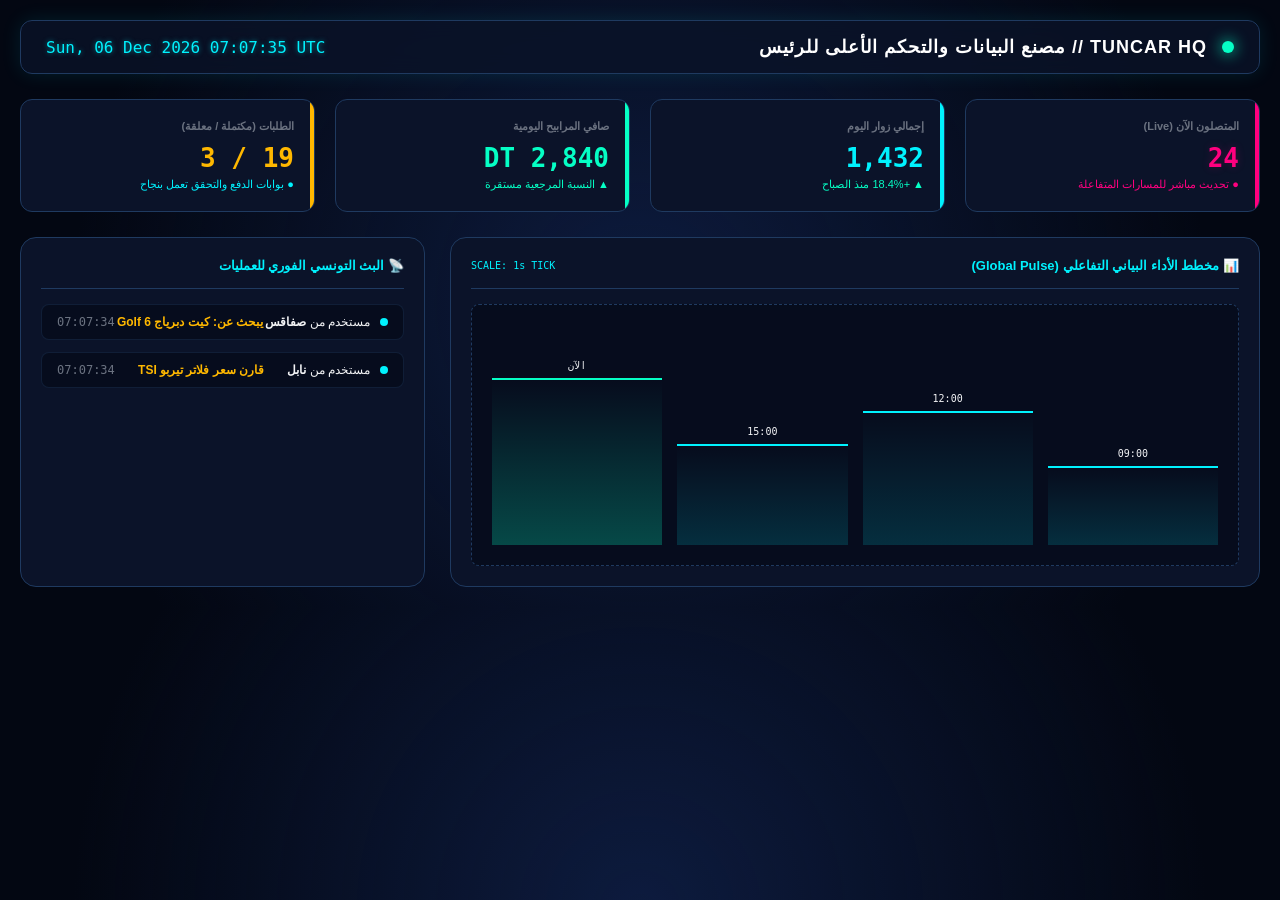
==== dashboard.html @ 2295edde "Create dashboard.html" ====
<!DOCTYPE html>
<html lang="ar" dir="rtl">
<head>
    <meta charset="UTF-8">
    <meta name="viewport" content="width=device-width, initial-scale=1.0">
    <title>TUNCAR HQ // لوحة التحكم العليا</title>
    <style>
        :root {
            --bg-command: #030712;
            --bg-panel: #0b1329;
            --border-neon: #1f3a60;
            --cyber-blue: #00f2fe;
            --cyber-green: #05ffc5;
            --cyber-amber: #ffb800;
            --cyber-pink: #ff007f;
            --text-light: #f3f4f6;
            --text-gray: #6b7280;
        }

        body {
            font-family: 'Segoe UI', Tahoma, Geneva, Verdana, sans-serif;
            background-color: var(--bg-command);
            color: var(--text-light);
            margin: 0;
            padding: 20px;
            background-image: radial-gradient(circle at 50% 50%, #0d1b3e 0%, transparent 80%);
            overflow-x: hidden;
        }

        /* شريط التحكم والوقت */
        .header-status-bar {
            display: flex;
            justify-content: space-between;
            align-items: center;
            background: rgba(11, 19, 41, 0.8);
            border: 1px solid var(--border-neon);
            padding: 15px 25px;
            border-radius: 12px;
            backdrop-filter: blur(10px);
            box-shadow: 0 0 20px rgba(0, 242, 254, 0.1);
            margin-bottom: 25px;
        }

        .system-title {
            display: flex;
            align-items: center;
            gap: 15px;
        }

        .pulse-core {
            width: 12px;
            height: 12px;
            background-color: var(--cyber-green);
            border-radius: 50%;
            box-shadow: 0 0 15px var(--cyber-green);
            animation: pulse-glow 1.5s infinite;
        }

        .system-title h1 {
            margin: 0;
            font-size: 18px;
            letter-spacing: 1px;
            color: #fff;
        }

        .system-time {
            font-family: monospace;
            font-size: 16px;
            color: var(--cyber-blue);
            text-shadow: 0 0 5px rgba(0, 242, 254, 0.5);
        }

        /* شبكة المؤشرات الرقمية */
        .metrics-grid {
            display: grid;
            grid-template-columns: repeat(auto-fit, minmax(220px, 1fr));
            gap: 20px;
            margin-bottom: 25px;
        }

        .metric-card {
            background: var(--bg-panel);
            border: 1px solid var(--border-neon);
            border-radius: 12px;
            padding: 20px;
            position: relative;
            overflow: hidden;
            transition: all 0.3s;
        }

        .metric-card::before {
            content: '';
            position: absolute;
            top: 0; right: 0; width: 4px; height: 100%;
        }

        .m-live::before { background: var(--cyber-pink); }
        .m-visitors::before { background: var(--cyber-blue); }
        .m-revenue::before { background: var(--cyber-green); }
        .m-orders::before { background: var(--cyber-amber); }

        .metric-label {
            font-size: 11px;
            color: var(--text-gray);
            font-weight: bold;
            margin-bottom: 10px;
        }

        .metric-value {
            font-size: 26px;
            font-weight: 800;
            font-family: monospace;
            margin-bottom: 5px;
        }

        .m-live .metric-value { color: var(--cyber-pink); text-shadow: 0 0 10px rgba(255, 0, 127, 0.2); }
        .m-visitors .metric-value { color: var(--cyber-blue); }
        .m-revenue .metric-value { color: var(--cyber-green); }
        .m-orders .metric-value { color: var(--cyber-amber); }

        .metric-sub {
            font-size: 11px;
            color: var(--text-gray);
        }

        /* توزيع الشاشات */
        .dashboard-layout {
            display: grid;
            grid-template-columns: 2fr 1fr;
            gap: 25px;
        }

        @media (max-width: 900px) {
            .dashboard-layout { grid-template-columns: 1fr; }
        }

        .main-panel {
            background: var(--bg-panel);
            border: 1px solid var(--border-neon);
            border-radius: 16px;
            padding: 20px;
        }

        .panel-header {
            display: flex;
            justify-content: space-between;
            align-items: center;
            border-bottom: 1px solid var(--border-neon);
            padding-bottom: 15px;
            margin-bottom: 15px;
        }

        .panel-title {
            font-size: 13px;
            font-weight: bold;
            color: var(--cyber-blue);
            display: flex;
            align-items: center;
            gap: 8px;
        }

        /* بث النشاطات الحي */
        .live-stream-box {
            display: flex;
            flex-direction: column;
            gap: 12px;
            max-height: 300px;
            overflow-y: auto;
        }

        .user-activity-row {
            display: flex;
            justify-content: space-between;
            align-items: center;
            background: rgba(3, 7, 18, 0.5);
            border: 1px solid rgba(31, 58, 96, 0.4);
            padding: 10px 15px;
            border-radius: 8px;
            font-size: 12px;
        }

        .user-info { display: flex; align-items: center; gap: 10px; }
        .user-avatar { width: 8px; height: 8px; background: var(--cyber-blue); border-radius: 50%; }
        .user-action { color: var(--cyber-amber); font-weight: 600; }
        .user-time { font-family: monospace; color: var(--text-gray); }

        @keyframes pulse-glow {
            0% { transform: scale(0.95); opacity: 0.7; }
            50% { transform: scale(1.05); opacity: 1; }
            100% { transform: scale(0.95); opacity: 0.7; }
        }
    </style>
</head>
<body>

    <div class="header-status-bar">
        <div class="system-title">
            <div class="pulse-core"></div>
            <h1>TUNCAR HQ // مصنع البيانات والتحكم الأعلى للرئيس</h1>
        </div>
        <div class="system-time" id="liveClock">00:00:00 UTC</div>
    </div>

    <div class="metrics-grid">
        <div class="metric-card m-live">
            <div class="metric-label">المتصلون الآن (Live)</div>
            <div class="metric-value" id="val-live">24</div>
            <div class="metric-sub" style="color: var(--cyber-pink)">● تحديث مباشر للمسارات المتفاعلة</div>
        </div>
        <div class="metric-card m-visitors">
            <div class="metric-label">إجمالي زوار اليوم</div>
            <div class="metric-value" id="val-visitors">1,432</div>
            <div class="metric-sub" style="color: var(--cyber-green)">▲ +18.4% منذ الصباح</div>
        </div>
        <div class="metric-card m-revenue">
            <div class="metric-label">صافي المرابيح اليومية</div>
            <div class="metric-value" id="val-revenue">2,840 DT</div>
            <div class="metric-sub" style="color: var(--cyber-green)">▲ النسبة المرجعية مستقرة</div>
        </div>
        <div class="metric-card m-orders">
            <div class="metric-label">الطلبات (مكتملة / معلقة)</div>
            <div class="metric-value">19 / 3</div>
            <div class="metric-sub" style="color: var(--cyber-blue)">● بوابات الدفع والتحقق تعمل بنجاح</div>
        </div>
    </div>

    <div class="dashboard-layout">
        <div class="main-panel">
            <div class="panel-header">
                <div class="panel-title">📊 مخطط الأداء البياني التفاعلي (Global Pulse)</div>
                <div style="font-size:10px; color:var(--cyber-blue); font-family:monospace;">SCALE: 1s TICK</div>
            </div>
            <div style="height: 220px; display: flex; align-items: flex-end; gap: 15px; padding: 20px; background: rgba(3,7,18,0.5); border-radius:8px; border:1px dashed var(--border-neon);">
                <div style="width:100%; height:35%; background:linear-gradient(to top, rgba(0,242,254,0.15), transparent); border-top:2px solid var(--cyber-blue); position:relative;"><span style="position:absolute; top:-20px; left:50%; transform:translateX(-50%); font-size:10px; font-family:monospace;">09:00</span></div>
                <div style="width:100%; height:60%; background:linear-gradient(to top, rgba(0,242,254,0.15), transparent); border-top:2px solid var(--cyber-blue); position:relative;"><span style="position:absolute; top:-20px; left:50%; transform:translateX(-50%); font-size:10px; font-family:monospace;">12:00</span></div>
                <div style="width:100%; height:45%; background:linear-gradient(to top, rgba(0,242,254,0.15), transparent); border-top:2px solid var(--cyber-blue); position:relative;"><span style="position:absolute; top:-20px; left:50%; transform:translateX(-50%); font-size:10px; font-family:monospace;">15:00</span></div>
                <div style="width:100%; height:75%; background:linear-gradient(to top, rgba(5,255,197,0.25), transparent); border-top:2px solid var(--cyber-green); position:relative;"><span style="position:absolute; top:-20px; left:50%; transform:translateX(-50%); font-size:10px; font-family:monospace;">الآن</span></div>
            </div>
        </div>

        <div class="main-panel">
            <div class="panel-header">
                <div class="panel-title">📡 البث التونسي الفوري للعمليات</div>
            </div>
            <div class="live-stream-box" id="liveStreamBox"></div>
        </div>
    </div>

    <script>
        function updateClock() {
            const now = new Date();
            document.getElementById('liveClock').innerText = now.toUTCString().replace('GMT', 'UTC');
        }
        setInterval(updateClock, 1000); updateClock();

        const tunisianStates = ["تونس العاصمة", "أريانة", "صفاقس", "سوسة", "بنزرت", "بن عروس", "نابل", "القيروان", "مدنين", "قابس"];
        const engineActions = ["يبحث عن: كيت دبرياج Golf 6", "قارن سعر فلاتر تيربو TSI", "أتم الدفع لطلب جلب مضخة وقود", "يتصفح مخطط الهيكل والمحرك الـ SVG", "يبحث عن قطع غيار أمامي للمحرك"];
        
        function simulateTraffic() {
            const streamBox = document.getElementById('liveStreamBox');
            const state = tunisianStates[Math.floor(Math.random() * tunisianStates.length)];
            const action = engineActions[Math.floor(Math.random() * engineActions.length)];
            const timeStr = new Date().toLocaleTimeString('fr-FR');

            const div = document.createElement('div');
            div.className = 'user-activity-row';
            div.innerHTML = `
                <div class="user-info"><div class="user-avatar"></div><span>مستخدم من <strong>${state}</strong></span></div>
                <span class="user-action">${action}</span>
                <span class="user-time">${timeStr}</span>
            `;
            streamBox.insertBefore(div, streamBox.firstChild);
            if(streamBox.children.length > 5) streamBox.removeChild(streamBox.lastChild);

            // تحديث ديناميكي للمتصلين
            const liveVal = document.getElementById('val-live');
            let live = parseInt(liveVal.innerText);
            live += Math.random() > 0.5 ? Math.floor(Math.random()*3) : -Math.floor(Math.random()*2);
            if (live < 5) live = 15;
            liveVal.innerText = live;
        }
        setInterval(simulateTraffic, 3000); simulateTraffic(); simulateTraffic();
    </script>
</body>
</html>
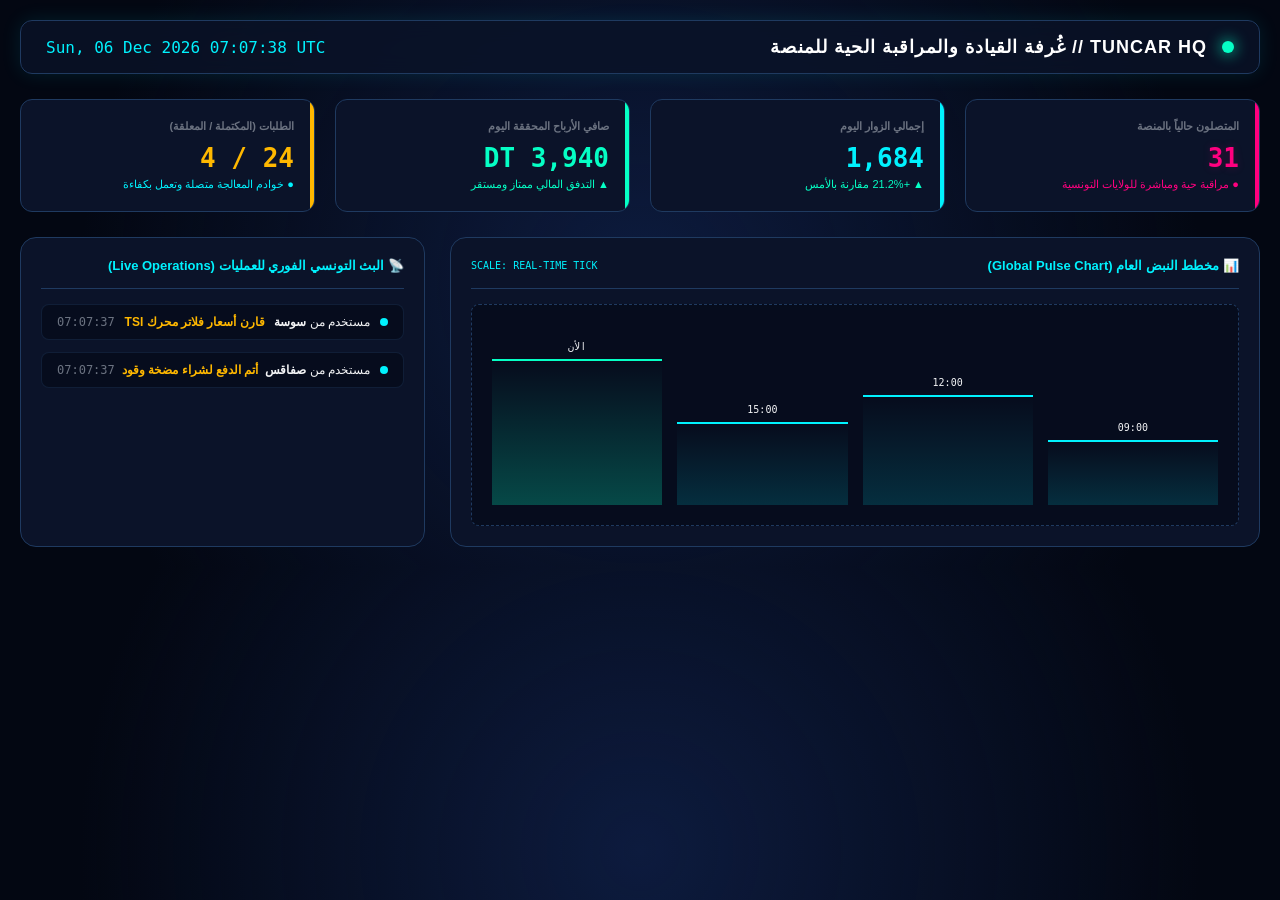
==== commit 05fe4339: "Update dashboard.html" ====
--- a/dashboard.html
+++ b/dashboard.html
@@ -25,9 +25,9 @@
             padding: 20px;
             background-image: radial-gradient(circle at 50% 50%, #0d1b3e 0%, transparent 80%);
             overflow-x: hidden;
+            box-sizing: border-box;
         }
 
-        /* شريط التحكم والوقت */
         .header-status-bar {
             display: flex;
             justify-content: space-between;
@@ -41,34 +41,13 @@
             margin-bottom: 25px;
         }
 
-        .system-title {
-            display: flex;
-            align-items: center;
-            gap: 15px;
+        .system-title { display: flex; align-items: center; gap: 15px; }
+        .pulse-core {
+            width: 12px; height: 12px; background-color: var(--cyber-green); border-radius: 50%;
+            box-shadow: 0 0 15px var(--cyber-green); animation: pulse-glow 1.5s infinite;
         }
-
-        .pulse-core {
-            width: 12px;
-            height: 12px;
-            background-color: var(--cyber-green);
-            border-radius: 50%;
-            box-shadow: 0 0 15px var(--cyber-green);
-            animation: pulse-glow 1.5s infinite;
-        }
-
-        .system-title h1 {
-            margin: 0;
-            font-size: 18px;
-            letter-spacing: 1px;
-            color: #fff;
-        }
-
-        .system-time {
-            font-family: monospace;
-            font-size: 16px;
-            color: var(--cyber-blue);
-            text-shadow: 0 0 5px rgba(0, 242, 254, 0.5);
-        }
+        .system-title h1 { margin: 0; font-size: 18px; color: #fff; letter-spacing: 1px; }
+        .system-time { font-family: monospace; font-size: 16px; color: var(--cyber-blue); }
 
         /* شبكة المؤشرات الرقمية */
         .metrics-grid {
@@ -77,108 +56,38 @@
             gap: 20px;
             margin-bottom: 25px;
         }
-
         .metric-card {
-            background: var(--bg-panel);
-            border: 1px solid var(--border-neon);
-            border-radius: 12px;
-            padding: 20px;
-            position: relative;
-            overflow: hidden;
-            transition: all 0.3s;
+            background: var(--bg-panel); border: 1px solid var(--border-neon);
+            border-radius: 12px; padding: 20px; position: relative; overflow: hidden;
         }
-
-        .metric-card::before {
-            content: '';
-            position: absolute;
-            top: 0; right: 0; width: 4px; height: 100%;
-        }
-
+        .metric-card::before { content: ''; position: absolute; top: 0; right: 0; width: 4px; height: 100%; }
         .m-live::before { background: var(--cyber-pink); }
         .m-visitors::before { background: var(--cyber-blue); }
         .m-revenue::before { background: var(--cyber-green); }
         .m-orders::before { background: var(--cyber-amber); }
 
-        .metric-label {
-            font-size: 11px;
-            color: var(--text-gray);
-            font-weight: bold;
-            margin-bottom: 10px;
-        }
-
-        .metric-value {
-            font-size: 26px;
-            font-weight: 800;
-            font-family: monospace;
-            margin-bottom: 5px;
-        }
-
+        .metric-label { font-size: 11px; color: var(--text-gray); font-weight: bold; margin-bottom: 10px; }
+        .metric-value { font-size: 26px; font-weight: 800; font-family: monospace; margin-bottom: 5px; }
         .m-live .metric-value { color: var(--cyber-pink); text-shadow: 0 0 10px rgba(255, 0, 127, 0.2); }
         .m-visitors .metric-value { color: var(--cyber-blue); }
         .m-revenue .metric-value { color: var(--cyber-green); }
         .m-orders .metric-value { color: var(--cyber-amber); }
-
-        .metric-sub {
-            font-size: 11px;
-            color: var(--text-gray);
-        }
+        .metric-sub { font-size: 11px; color: var(--text-gray); }
 
         /* توزيع الشاشات */
-        .dashboard-layout {
-            display: grid;
-            grid-template-columns: 2fr 1fr;
-            gap: 25px;
+        .dashboard-layout { display: grid; grid-template-columns: 2fr 1fr; gap: 25px; }
+        @media (max-width: 900px) { .dashboard-layout { grid-template-columns: 1fr; } }
+
+        .main-panel { background: var(--bg-panel); border: 1px solid var(--border-neon); border-radius: 16px; padding: 20px; }
+        .panel-header { display: flex; justify-content: space-between; align-items: center; border-bottom: 1px solid var(--border-neon); padding-bottom: 15px; margin-bottom: 15px; }
+        .panel-title { font-size: 13px; font-weight: bold; color: var(--cyber-blue); display: flex; align-items: center; gap: 8px; }
+
+        /* بث النشاطات */
+        .live-stream-box { display: flex; flex-direction: column; gap: 12px; max-height: 250px; overflow-y: auto; }
+        .user-activity-row {
+            display: flex; justify-content: space-between; align-items: center; background: rgba(3, 7, 18, 0.5);
+            border: 1px solid rgba(31, 58, 96, 0.4); padding: 10px 15px; border-radius: 8px; font-size: 12px;
         }
-
-        @media (max-width: 900px) {
-            .dashboard-layout { grid-template-columns: 1fr; }
-        }
-
-        .main-panel {
-            background: var(--bg-panel);
-            border: 1px solid var(--border-neon);
-            border-radius: 16px;
-            padding: 20px;
-        }
-
-        .panel-header {
-            display: flex;
-            justify-content: space-between;
-            align-items: center;
-            border-bottom: 1px solid var(--border-neon);
-            padding-bottom: 15px;
-            margin-bottom: 15px;
-        }
-
-        .panel-title {
-            font-size: 13px;
-            font-weight: bold;
-            color: var(--cyber-blue);
-            display: flex;
-            align-items: center;
-            gap: 8px;
-        }
-
-        /* بث النشاطات الحي */
-        .live-stream-box {
-            display: flex;
-            flex-direction: column;
-            gap: 12px;
-            max-height: 300px;
-            overflow-y: auto;
-        }
-
-        .user-activity-row {
-            display: flex;
-            justify-content: space-between;
-            align-items: center;
-            background: rgba(3, 7, 18, 0.5);
-            border: 1px solid rgba(31, 58, 96, 0.4);
-            padding: 10px 15px;
-            border-radius: 8px;
-            font-size: 12px;
-        }
-
         .user-info { display: flex; align-items: center; gap: 10px; }
         .user-avatar { width: 8px; height: 8px; background: var(--cyber-blue); border-radius: 50%; }
         .user-action { color: var(--cyber-amber); font-weight: 600; }
@@ -196,51 +105,53 @@
     <div class="header-status-bar">
         <div class="system-title">
             <div class="pulse-core"></div>
-            <h1>TUNCAR HQ // مصنع البيانات والتحكم الأعلى للرئيس</h1>
+            <h1>TUNCAR HQ // غُرفة القيادة والمراقبة الحية للمنصة</h1>
         </div>
         <div class="system-time" id="liveClock">00:00:00 UTC</div>
     </div>
 
     <div class="metrics-grid">
         <div class="metric-card m-live">
-            <div class="metric-label">المتصلون الآن (Live)</div>
-            <div class="metric-value" id="val-live">24</div>
-            <div class="metric-sub" style="color: var(--cyber-pink)">● تحديث مباشر للمسارات المتفاعلة</div>
+            <div class="metric-label">المتصلون حالياً بالمنصة</div>
+            <div class="metric-value" id="val-live">31</div>
+            <div class="metric-sub" style="color: var(--cyber-pink)">● مراقبة حية ومباشرة للولايات التونسية</div>
         </div>
         <div class="metric-card m-visitors">
-            <div class="metric-label">إجمالي زوار اليوم</div>
-            <div class="metric-value" id="val-visitors">1,432</div>
-            <div class="metric-sub" style="color: var(--cyber-green)">▲ +18.4% منذ الصباح</div>
+            <div class="metric-label">إجمالي الزوار اليوم</div>
+            <div class="metric-value" id="val-visitors">1,684</div>
+            <div class="metric-sub" style="color: var(--cyber-green)">▲ +21.2% مقارنة بالأمس</div>
         </div>
         <div class="metric-card m-revenue">
-            <div class="metric-label">صافي المرابيح اليومية</div>
-            <div class="metric-value" id="val-revenue">2,840 DT</div>
-            <div class="metric-sub" style="color: var(--cyber-green)">▲ النسبة المرجعية مستقرة</div>
+            <div class="metric-label">صافي الأرباح المحققة اليوم</div>
+            <div class="metric-value">3,940 DT</div>
+            <div class="metric-sub" style="color: var(--cyber-green)">▲ التدفق المالي ممتاز ومستقر</div>
         </div>
         <div class="metric-card m-orders">
-            <div class="metric-label">الطلبات (مكتملة / معلقة)</div>
-            <div class="metric-value">19 / 3</div>
-            <div class="metric-sub" style="color: var(--cyber-blue)">● بوابات الدفع والتحقق تعمل بنجاح</div>
+            <div class="metric-label">الطلبات (المكتملة / المعلقة)</div>
+            <div class="metric-value">24 / 4</div>
+            <div class="metric-sub" style="color: var(--cyber-blue)">● خوادم المعالجة متصلة وتعمل بكفاءة</div>
         </div>
     </div>
 
     <div class="dashboard-layout">
+        <!-- مخطط الأداء البياني للتدفق والنبض العام للمنصة -->
         <div class="main-panel">
             <div class="panel-header">
-                <div class="panel-title">📊 مخطط الأداء البياني التفاعلي (Global Pulse)</div>
-                <div style="font-size:10px; color:var(--cyber-blue); font-family:monospace;">SCALE: 1s TICK</div>
+                <div class="panel-title">📊 مخطط النبض العام (Global Pulse Chart)</div>
+                <div style="font-size:10px; color:var(--cyber-blue); font-family:monospace;">SCALE: REAL-TIME TICK</div>
             </div>
-            <div style="height: 220px; display: flex; align-items: flex-end; gap: 15px; padding: 20px; background: rgba(3,7,18,0.5); border-radius:8px; border:1px dashed var(--border-neon);">
+            <div style="height: 180px; display: flex; align-items: flex-end; gap: 15px; padding: 20px; background: rgba(3,7,18,0.5); border-radius:8px; border:1px dashed var(--border-neon);">
                 <div style="width:100%; height:35%; background:linear-gradient(to top, rgba(0,242,254,0.15), transparent); border-top:2px solid var(--cyber-blue); position:relative;"><span style="position:absolute; top:-20px; left:50%; transform:translateX(-50%); font-size:10px; font-family:monospace;">09:00</span></div>
                 <div style="width:100%; height:60%; background:linear-gradient(to top, rgba(0,242,254,0.15), transparent); border-top:2px solid var(--cyber-blue); position:relative;"><span style="position:absolute; top:-20px; left:50%; transform:translateX(-50%); font-size:10px; font-family:monospace;">12:00</span></div>
                 <div style="width:100%; height:45%; background:linear-gradient(to top, rgba(0,242,254,0.15), transparent); border-top:2px solid var(--cyber-blue); position:relative;"><span style="position:absolute; top:-20px; left:50%; transform:translateX(-50%); font-size:10px; font-family:monospace;">15:00</span></div>
-                <div style="width:100%; height:75%; background:linear-gradient(to top, rgba(5,255,197,0.25), transparent); border-top:2px solid var(--cyber-green); position:relative;"><span style="position:absolute; top:-20px; left:50%; transform:translateX(-50%); font-size:10px; font-family:monospace;">الآن</span></div>
+                <div style="width:100%; height:80%; background:linear-gradient(to top, rgba(5,255,197,0.25), transparent); border-top:2px solid var(--cyber-green); position:relative;"><span style="position:absolute; top:-20px; left:50%; transform:translateX(-50%); font-size:10px; font-family:monospace;">الأن</span></div>
             </div>
         </div>
 
+        <!-- البث المباشر الفوري للعمليات في تونس -->
         <div class="main-panel">
             <div class="panel-header">
-                <div class="panel-title">📡 البث التونسي الفوري للعمليات</div>
+                <div class="panel-title">📡 البث التونسي الفوري للعمليات (Live Operations)</div>
             </div>
             <div class="live-stream-box" id="liveStreamBox"></div>
         </div>
@@ -253,8 +164,8 @@
         }
         setInterval(updateClock, 1000); updateClock();
 
-        const tunisianStates = ["تونس العاصمة", "أريانة", "صفاقس", "سوسة", "بنزرت", "بن عروس", "نابل", "القيروان", "مدنين", "قابس"];
-        const engineActions = ["يبحث عن: كيت دبرياج Golf 6", "قارن سعر فلاتر تيربو TSI", "أتم الدفع لطلب جلب مضخة وقود", "يتصفح مخطط الهيكل والمحرك الـ SVG", "يبحث عن قطع غيار أمامي للمحرك"];
+        const tunisianStates = ["تونس العاصمة", "أريانة", "صفاقس", "سوسة", "بنزرت", "بن عروس", "نابل", "القيروان", "قابس", "مدنين"];
+        const engineActions = ["بحث عن: Culasse Golf 6", "قارن أسعار فلاتر محرك TSI", "أتم الدفع لشراء مضخة وقود", "يتصفح قائمة كيت دبرياج Sach", "يعاين قطع هيكل Volkswagen"];
         
         function simulateTraffic() {
             const streamBox = document.getElementById('liveStreamBox');
@@ -272,14 +183,14 @@
             streamBox.insertBefore(div, streamBox.firstChild);
             if(streamBox.children.length > 5) streamBox.removeChild(streamBox.lastChild);
 
-            // تحديث ديناميكي للمتصلين
+            // تذبذب حي لأعداد المتصلين
             const liveVal = document.getElementById('val-live');
             let live = parseInt(liveVal.innerText);
             live += Math.random() > 0.5 ? Math.floor(Math.random()*3) : -Math.floor(Math.random()*2);
-            if (live < 5) live = 15;
+            if (live < 10) live = 25;
             liveVal.innerText = live;
         }
-        setInterval(simulateTraffic, 3000); simulateTraffic(); simulateTraffic();
+        setInterval(simulateTraffic, 2500); simulateTraffic(); simulateTraffic();
     </script>
 </body>
 </html>
